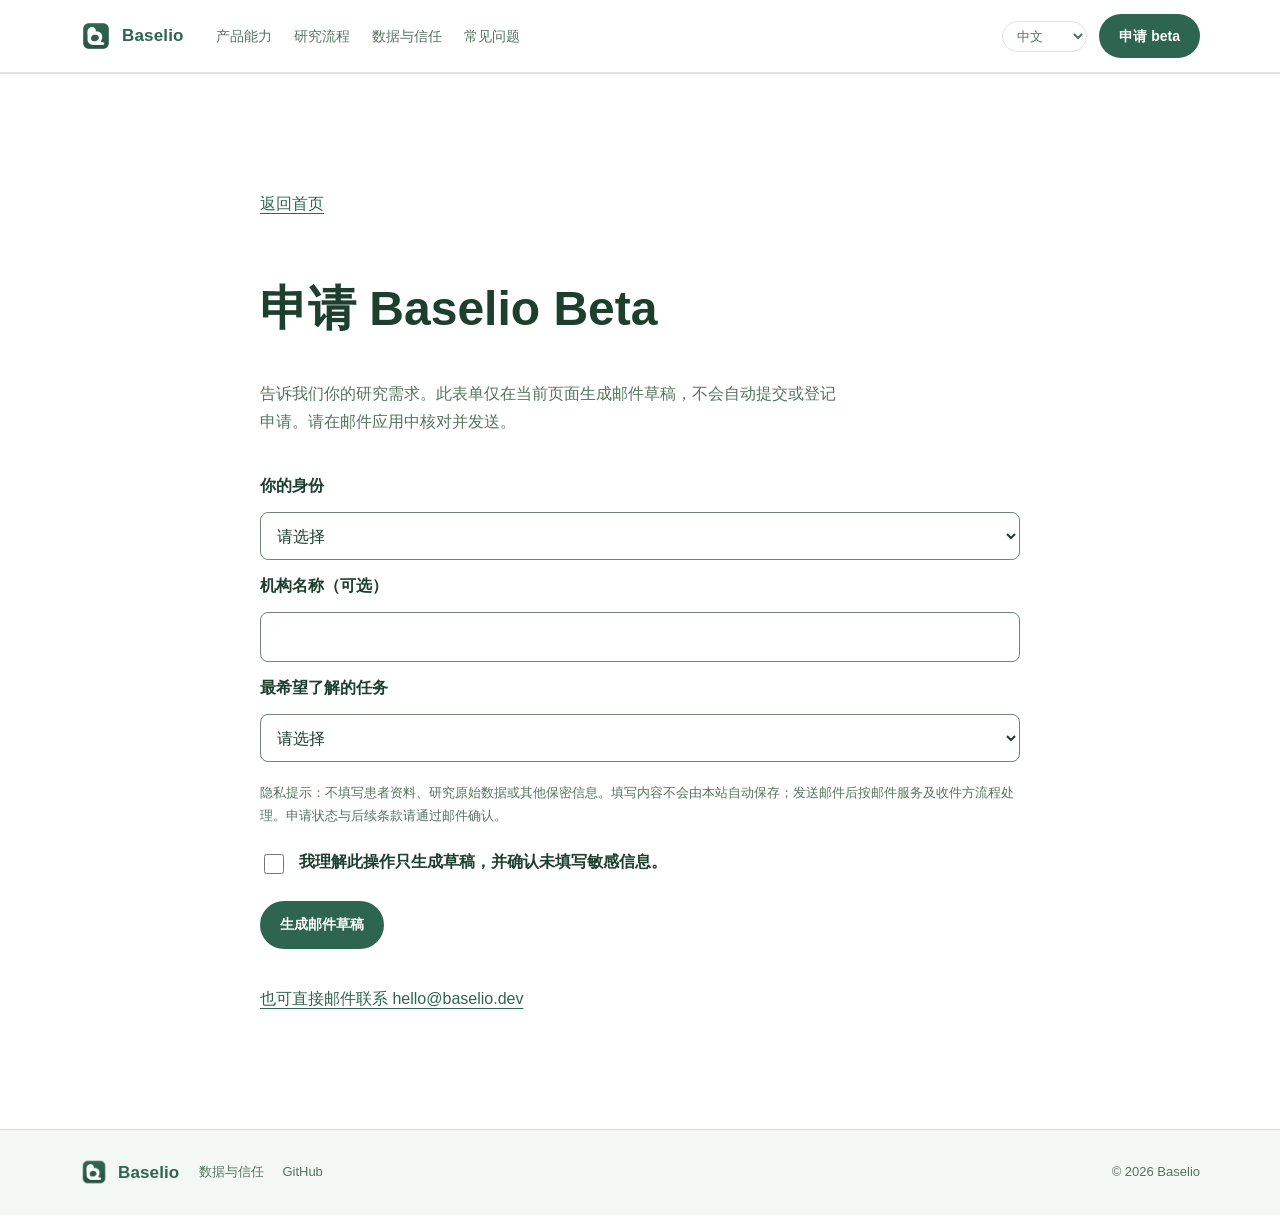
==== public/beta.html @ 6dcc39f3 "Redesign research landing page and honest multilingual beta enquiry" ====
<!doctype html>
<html lang="zh">
  <head>
    <meta charset="utf-8" />
    <meta name="viewport" content="width=device-width, initial-scale=1" />
    <title>Baselio — 申请 Beta</title>
    <meta name="description" content="Baselio 把文献、方案、分析与写作连在同一个研究项目里，关键决策始终由研究者确认。" />
    <link rel="icon" href="logo.png" />
    <link rel="stylesheet" href="styles.css" />
  </head>
  <body>
    <a href="#main" class="skip-link" data-i18n="skip">跳至正文</a>
    <header class="site-header" id="top">
      <div class="wrap header-inner">
        <a class="brand" href="index.html">
          <img src="logo.png" alt="" width="32" height="32" />
          <span class="brand-name">Baselio</span>
        </a>
        <nav class="nav" aria-label="主导航" data-i18n-aria="a11y.nav">
          <a href="index.html#capabilities" data-i18n="nav.capabilities">产品能力</a>
          <a href="index.html#workflow" data-i18n="nav.workflow">研究流程</a>
          <a href="index.html#trust" data-i18n="nav.trust">数据与信任</a>
          <a href="index.html#faq" data-i18n="nav.faq">常见问题</a>
        </nav>
        <div class="header-actions">
          <select id="language" class="lang" aria-label="选择语言" data-i18n-aria="a11y.language">
            <option value="zh">中文</option>
            <option value="en">English</option>
            <option value="ja">日本語</option>
          </select>
          <a class="btn btn-primary" href="beta.html" data-i18n="nav.cta">申请 beta</a>
        </div>
      </div>
    </header>

<main id="main" tabindex="-1">
<section class="section">
<div class="wrap beta-wrap">
<a href="index.html" class="text-link" data-i18n="beta.back">返回首页</a>
<h1 data-i18n="beta.title">申请 Baselio Beta</h1>
<p class="section-lede" data-i18n="beta.intro">告诉我们你的研究需求。此表单仅在当前页面生成邮件草稿，不会自动提交或登记申请。请在邮件应用中核对并发送。</p>
<form id="beta-form" hidden>
<label for="role" data-i18n="beta.role">你的身份</label>
<select id="role" name="role" required>
<option value="" data-i18n="beta.choose">请选择</option>
<option value="0" data-i18n="audience.0.title">医生 / 医学研究者</option>
<option value="1" data-i18n="audience.1.title">医院 / 研究机构</option>
<option value="2" data-i18n="audience.2.title">药企 / CRO</option>
</select>
<label for="institution" data-i18n="beta.org">机构名称（可选）</label>
<input id="institution" name="institution" maxlength="120" autocomplete="organization">
<label for="task" data-i18n="beta.task">最希望了解的任务</label>
<select id="task" name="task" required>
<option value="" data-i18n="beta.choose">请选择</option>
<option value="0" data-i18n="beta.task0">文献检索与研究方案</option>
<option value="1" data-i18n="beta.task1">统计分析与数据处理</option>
<option value="2" data-i18n="beta.task2">论文草稿与引用核查</option>
</select>
<p class="fineprint" data-i18n="beta.notice">隐私提示：不填写患者资料、研究原始数据或其他保密信息。填写内容不会由本站自动保存；发送邮件后按邮件服务及收件方流程处理。申请状态与后续条款请通过邮件确认。</p>
<label class="consent">
<input type="checkbox" id="consent" required>
<span data-i18n="beta.consent">我理解此操作只生成草稿，并确认未填写敏感信息。</span>
</label>
<button type="submit" class="btn btn-primary" data-i18n="beta.prepare">生成邮件草稿</button>
</form>
<p id="draft-status" role="status" aria-live="polite">
</p>
<div id="draft-panel" hidden>
<label for="draft" data-i18n="beta.draft">邮件草稿内容</label>
<textarea id="draft" rows="12" readonly>
</textarea>
<a id="open-mail" class="btn btn-primary" data-i18n="beta.open">打开邮件应用</a>
</div>
<a href="mailto:hello@baselio.dev" class="text-link" data-i18n="beta.fallback">也可直接邮件联系 hello@baselio.dev</a>
</div>
</section>
</main>    <footer class="site-footer">
      <div class="wrap footer-inner">
        <a class="brand" href="index.html">
          <img src="logo.png" alt="" width="28" height="28" />
          <span class="brand-name">Baselio</span>
        </a>
        <nav aria-label="页脚导航" data-i18n-aria="a11y.footer">
          <a href="index.html#trust" data-i18n="nav.trust">数据与信任</a>
          <a href="https://github.com/chenglei1479-rgb/hph-health" target="_blank" rel="noopener noreferrer">GitHub</a>
        </nav>
        <p class="copyright">© 2026 Baselio</p>
      </div>
    </footer>

    <script src="app.js">
</script>
  </body>
</html>
---- public/styles.css ----
:root {
  /* Light theme, green ink: the product icon is a deep forest green (#2e6550) on white. */
  --bg: #ffffff;
  --bg-soft: #f4f8f5;
  --panel: #ffffff;
  --ink: #1c3f2e;
  --muted: #56735f;
  --line: rgba(28, 63, 46, 0.14);
  --accent: #2e6550;
  --accent-hover: #275744;
  --accent-soft: #e7f1ec;
  --radius: 16px;
  --wrap: 1120px;
}

* {
  box-sizing: border-box;
}

html {
  scroll-behavior: smooth;
}

body {
  margin: 0;
  background: var(--bg);
  color: var(--ink);
  font-family: -apple-system, BlinkMacSystemFont, "Segoe UI", "Noto Sans JP", "Noto Sans SC",
    "Hiragino Sans", "Microsoft YaHei", sans-serif;
  line-height: 1.75;
  -webkit-font-smoothing: antialiased;
}

.wrap {
  width: min(100% - 40px, var(--wrap));
  margin-inline: auto;
}

a {
  color: inherit;
  text-decoration: none;
}

/* header */
.site-header {
  position: sticky;
  top: 0;
  z-index: 20;
  backdrop-filter: blur(14px);
  background: rgba(255, 255, 255, 0.86);
  border-bottom: 1px solid var(--line);
}

.header-inner {
  display: flex;
  align-items: center;
  gap: 24px;
  height: 64px;
}

.brand {
  display: inline-flex;
  align-items: center;
  gap: 10px;
  font-weight: 700;
  letter-spacing: 0.01em;
}

.brand img {
  border-radius: 8px;
  display: block;
}

.brand-name {
  font-size: 17px;
  color: var(--accent);
}

.nav {
  display: flex;
  gap: 22px;
  margin-left: 8px;
  font-size: 14px;
  color: var(--muted);
}

.nav a:hover {
  color: var(--accent);
}

.header-actions {
  margin-left: auto;
  display: flex;
  align-items: center;
  gap: 12px;
}

.lang {
  background: transparent;
  color: var(--muted);
  border: 1px solid var(--line);
  border-radius: 999px;
  padding: 6px 10px;
  font-size: 13px;
  font-family: inherit;
}

.lang:hover {
  color: var(--accent);
  border-color: var(--accent);
}

/* buttons */
.btn {
  display: inline-flex;
  align-items: center;
  justify-content: center;
  gap: 8px;
  border-radius: 999px;
  padding: 10px 20px;
  font-size: 14px;
  font-weight: 600;
  transition: transform 0.15s ease, background 0.15s ease, border-color 0.15s ease;
}

.btn:hover {
  transform: translateY(-1px);
}

.btn-primary {
  background: var(--accent);
  color: #ffffff;
}

.btn-primary:hover {
  background: var(--accent-hover);
}

.btn-ghost {
  border: 1px solid var(--line);
  color: var(--ink);
}

.btn-ghost:hover {
  border-color: var(--accent);
  color: var(--accent);
}

.btn-lg {
  padding: 14px 28px;
  font-size: 16px;
}

/* hero */
.hero {
  padding: 88px 0 40px;
  position: relative;
  overflow: hidden;
}

.hero::before {
  content: "";
  position: absolute;
  inset: -34% 26% auto -18%;
  height: 560px;
  background: radial-gradient(closest-side, rgba(46, 101, 80, 0.14), transparent 72%);
  filter: blur(18px);
  pointer-events: none;
}

.eyebrow {
  margin: 0 0 18px;
  font-size: 13px;
  letter-spacing: 0.16em;
  text-transform: uppercase;
  color: var(--accent);
  font-weight: 600;
}

.hero h1 {
  margin: 0;
  font-size: clamp(40px, 6.4vw, 76px);
  line-height: 1.12;
  letter-spacing: -0.02em;
  font-weight: 700;
  color: var(--ink);
}

.hero h1 em {
  font-style: normal;
  color: var(--accent);
}

.lede {
  margin: 24px 0 0;
  max-width: 34em;
  font-size: clamp(16px, 1.5vw, 19px);
  color: var(--muted);
}

.hero-actions {
  display: flex;
  flex-wrap: wrap;
  gap: 12px;
  margin-top: 34px;
}

.pills {
  display: flex;
  flex-wrap: wrap;
  gap: 10px;
  list-style: none;
  margin: 34px 0 0;
  padding: 0;
  font-size: 13px;
  color: var(--muted);
}

.pills li {
  border: 1px solid var(--line);
  border-radius: 999px;
  padding: 5px 14px;
  background: var(--accent-soft);
  color: var(--accent);
}

/* sections */
.section {
  padding: 96px 0;
  border-top: 1px solid var(--line);
}

.section-alt {
  background: var(--bg-soft);
}

.section h2 {
  margin: 0;
  font-size: clamp(28px, 3.6vw, 42px);
  line-height: 1.24;
  letter-spacing: -0.01em;
  color: var(--ink);
}

.section-lede {
  margin: 16px 0 0;
  max-width: 36em;
  color: var(--muted);
}

.grid {
  display: grid;
  gap: 16px;
  margin-top: 44px;
}

.grid-4 {
  grid-template-columns: repeat(4, 1fr);
}

.grid-3 {
  grid-template-columns: repeat(3, 1fr);
}

.card {
  border: 1px solid var(--line);
  border-radius: var(--radius);
  padding: 22px;
  background: #ffffff;
  box-shadow: 0 20px 48px -44px rgba(28, 63, 46, 0.5);
}

.card-plain {
  background: transparent;
  box-shadow: none;
}

.card-num {
  display: block;
  font-size: 12px;
  letter-spacing: 0.12em;
  color: var(--accent);
  margin-bottom: 14px;
  font-weight: 600;
}

.card h3 {
  margin: 0 0 8px;
  font-size: 17px;
  line-height: 1.5;
  color: var(--accent);
}

.card p {
  margin: 0;
  color: var(--muted);
  font-size: 14.5px;
}

/* steps */
.steps {
  list-style: none;
  margin: 44px 0 0;
  padding: 0;
  display: grid;
  grid-template-columns: repeat(4, 1fr);
  gap: 16px;
}

.steps li {
  border-top: 2px solid var(--accent);
  padding-top: 18px;
}

.step-index {
  font-size: 12px;
  letter-spacing: 0.14em;
  color: var(--accent);
  font-weight: 600;
}

.steps h3 {
  margin: 8px 0 6px;
  font-size: 16px;
  color: var(--ink);
}

.steps p {
  margin: 0;
  color: var(--muted);
  font-size: 14px;
}

.fineprint {
  margin: 34px 0 0;
  font-size: 13px;
  color: var(--muted);
}

/* faq */
.faq {
  margin-top: 36px;
  border-top: 1px solid var(--line);
}

.faq details {
  border-bottom: 1px solid var(--line);
  padding: 4px 0;
}

.faq summary {
  cursor: pointer;
  list-style: none;
  padding: 18px 0;
  font-weight: 600;
  display: flex;
  justify-content: space-between;
  gap: 16px;
  color: var(--ink);
}

.faq summary::-webkit-details-marker {
  display: none;
}

.faq summary::after {
  content: "+";
  color: var(--accent);
  font-weight: 400;
}

.faq details[open] summary::after {
  content: "–";
}

.faq p {
  margin: 0 0 18px;
  color: var(--muted);
  max-width: 62em;
}

/* cta band */
.cta-band {
  padding: 72px 0;
  border-top: 1px solid var(--line);
  background: linear-gradient(180deg, var(--accent-soft), #ffffff);
}

.cta-inner {
  display: flex;
  align-items: center;
  justify-content: space-between;
  gap: 28px;
  flex-wrap: wrap;
}

.cta-inner h2 {
  margin: 0;
  font-size: clamp(24px, 2.8vw, 34px);
  line-height: 1.3;
  color: var(--ink);
}

.cta-inner p {
  margin: 10px 0 0;
  color: var(--muted);
}

/* footer */
.site-footer {
  border-top: 1px solid var(--line);
  padding: 28px 0;
  background: var(--bg-soft);
}

.footer-inner {
  display: flex;
  align-items: center;
  gap: 20px;
  flex-wrap: wrap;
  font-size: 13px;
  color: var(--muted);
}

.footer-inner nav {
  display: flex;
  gap: 18px;
}

.footer-inner nav a:hover {
  color: var(--accent);
}

.copyright {
  margin: 0 0 0 auto;
}

@media (max-width: 900px) {
  .nav {
    display: none;
  }

  .grid-4,
  .grid-3,
  .steps {
    grid-template-columns: 1fr 1fr;
  }

  .screen-body {
    grid-template-columns: 1fr;
  }

  .screen-side {
    display: none;
  }
}

@media (max-width: 600px) {
  .hero {
    padding-top: 56px;
  }

  .grid-4,
  .grid-3,
  .steps {
    grid-template-columns: 1fr;
  }

  .header-actions .btn {
    display: none;
  }
}

/* Research-led landing page and accessible beta enquiry. */
body { overflow-wrap: anywhere; }
section, main { scroll-margin-top: 140px; }
:focus-visible { outline: 3px solid #9b560b; outline-offset: 5px; }
.skip-link { position: fixed; top: -100px; left: 16px; z-index: 100; padding: 12px 20px; background: white; color: var(--ink); }
.skip-link:focus { top: 12px; }
.hero { background: #102e26; padding: 88px 0 72px; }
.hero h1, .hero h1 em { color: #f5faf7; }
.hero .eyebrow { color: #acd6bf; }
.hero .lede, .hero .fineprint { color: #c1d4c9; }
.hero .btn-primary { background: #c5e7d2; color: #102e26; }
.hero .btn-ghost { color: #f5faf7; border-color: #8bab9a; }
.hero .pills li { background: transparent; color: #c1d4c9; border-color: #668474; }
.hero h1 { max-width: 16em; font-size: clamp(36px, 5.4vw, 68px); line-height: 1.25; }
.demo-note, .evidence-note { padding: 24px; border: 1px solid var(--line); border-left: 4px solid var(--accent); border-radius: 12px; background: var(--bg-soft); }
.demo-note { max-width: 65em; margin: 28px 0 48px; }
.evidence-note { margin-top: 36px; }
.evidence-note h3 { margin-top: 0; }
.evidence-note p { color: var(--muted); margin-bottom: 0; }
.text-link { display: inline-block; color: var(--accent); text-decoration: underline; text-underline-offset: 4px; margin: 20px 0; }
.beta-wrap { max-width: 760px; }
.beta-wrap h1 { font-size: clamp(30px, 4vw, 48px); line-height: 1.3; }
form { display: grid; gap: 12px; margin-top: 36px; }
form label { font-weight: 600; }
input, select, textarea, button { font: inherit; }
form select, form input:not([type=checkbox]), textarea { width: 100%; min-height: 48px; padding: 10px 12px; color: var(--ink); background: white; border: 1px solid #6d8678; border-radius: 8px; }
form .fineprint { margin: 8px 0; }
.consent { display: flex; align-items: flex-start; gap: 12px; }
.consent input { flex: 0 0 auto; width: 20px; height: 20px; margin-top: 6px; }
button { cursor: pointer; border: 0; min-height: 48px; }
form button { justify-self: start; margin-top: 12px; }
textarea { display: block; margin: 12px 0 20px; resize: vertical; }
[hidden] { display: none !important; }
#draft-status { font-weight: 600; }
.header-inner { height: auto; min-height: 72px; flex-wrap: wrap; padding-block: 12px; }
@media (max-width: 900px) {
  .nav { display: flex; order: 3; flex-basis: 100%; flex-wrap: wrap; gap: 12px 24px; margin-left: 0; }
  .header-inner { gap: 12px; }
  .nav a { padding-block: 6px; }
}
@media (max-width: 600px) {
  .hero { padding: 48px 0; }
  .section { padding: 56px 0; }
  .demo-note, .evidence-note { padding: 18px; }
  .footer-inner nav { flex-wrap: wrap; }
}
@media (prefers-reduced-motion: reduce) {
  html { scroll-behavior: auto; }
  *, *::before, *::after { transition: none !important; animation: none !important; }
}
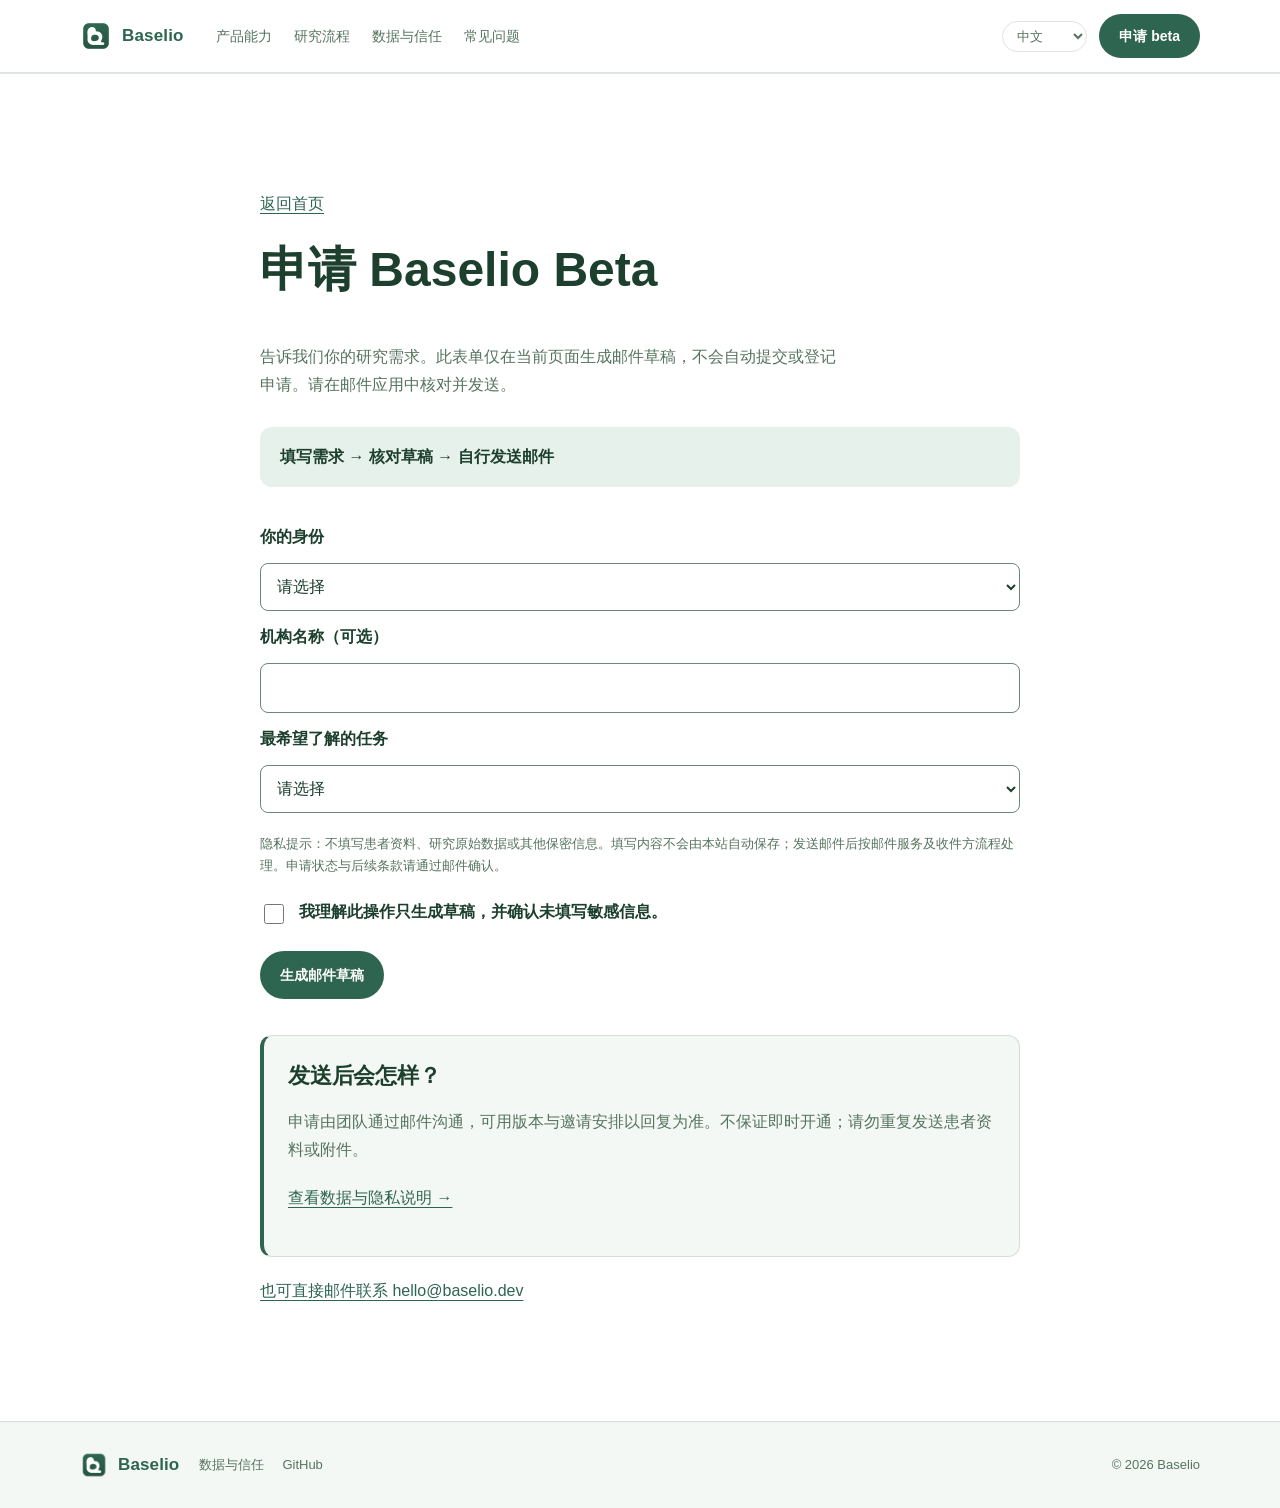
==== commit f4a8be30: "Add research path, dedicated trust notes and resilient draft copying" ====
--- a/public/beta.html
+++ b/public/beta.html
@@ -19,7 +19,7 @@
         <nav class="nav" aria-label="主导航" data-i18n-aria="a11y.nav">
           <a href="index.html#capabilities" data-i18n="nav.capabilities">产品能力</a>
           <a href="index.html#workflow" data-i18n="nav.workflow">研究流程</a>
-          <a href="index.html#trust" data-i18n="nav.trust">数据与信任</a>
+          <a href="trust.html" data-i18n="nav.trust">数据与信任</a>
           <a href="index.html#faq" data-i18n="nav.faq">常见问题</a>
         </nav>
         <div class="header-actions">
@@ -39,7 +39,8 @@
 <a href="index.html" class="text-link" data-i18n="beta.back">返回首页</a>
 <h1 data-i18n="beta.title">申请 Baselio Beta</h1>
 <p class="section-lede" data-i18n="beta.intro">告诉我们你的研究需求。此表单仅在当前页面生成邮件草稿，不会自动提交或登记申请。请在邮件应用中核对并发送。</p>
-<form id="beta-form" hidden>
+<p class="application-steps" data-i18n="beta.steps">填写需求 → 核对草稿 → 自行发送邮件</p>
+<form id="beta-form" hidden aria-describedby="privacy-notice">
 <label for="role" data-i18n="beta.role">你的身份</label>
 <select id="role" name="role" required>
 <option value="" data-i18n="beta.choose">请选择</option>
@@ -56,7 +57,7 @@
 <option value="1" data-i18n="beta.task1">统计分析与数据处理</option>
 <option value="2" data-i18n="beta.task2">论文草稿与引用核查</option>
 </select>
-<p class="fineprint" data-i18n="beta.notice">隐私提示：不填写患者资料、研究原始数据或其他保密信息。填写内容不会由本站自动保存；发送邮件后按邮件服务及收件方流程处理。申请状态与后续条款请通过邮件确认。</p>
+<p id="privacy-notice" class="fineprint" data-i18n="beta.notice">隐私提示：不填写患者资料、研究原始数据或其他保密信息。填写内容不会由本站自动保存；发送邮件后按邮件服务及收件方流程处理。申请状态与后续条款请通过邮件确认。</p>
 <label class="consent">
 <input type="checkbox" id="consent" required>
 <span data-i18n="beta.consent">我理解此操作只生成草稿，并确认未填写敏感信息。</span>
@@ -69,8 +70,10 @@
 <label for="draft" data-i18n="beta.draft">邮件草稿内容</label>
 <textarea id="draft" rows="12" readonly>
 </textarea>
+<button type="button" id="copy-draft" class="btn btn-ghost" data-i18n="beta.copy">复制草稿</button>
 <a id="open-mail" class="btn btn-primary" data-i18n="beta.open">打开邮件应用</a>
 </div>
+<aside class="evidence-note"><h2  data-i18n="beta.next">发送后会怎样？</h2><p  data-i18n="beta.nextBody">申请由团队通过邮件沟通，可用版本与邀请安排以回复为准。不保证即时开通；请勿重复发送患者资料或附件。</p><a href="trust.html" class="text-link" data-i18n="privacy.link">查看数据与隐私说明 →</a></aside>
 <a href="mailto:hello@baselio.dev" class="text-link" data-i18n="beta.fallback">也可直接邮件联系 hello@baselio.dev</a>
 </div>
 </section>
@@ -81,7 +84,7 @@
           <span class="brand-name">Baselio</span>
         </a>
         <nav aria-label="页脚导航" data-i18n-aria="a11y.footer">
-          <a href="index.html#trust" data-i18n="nav.trust">数据与信任</a>
+          <a href="trust.html" data-i18n="nav.trust">数据与信任</a>
           <a href="https://github.com/chenglei1479-rgb/hph-health" target="_blank" rel="noopener noreferrer">GitHub</a>
         </nav>
         <p class="copyright">© 2026 Baselio</p>
--- a/public/styles.css
+++ b/public/styles.css
@@ -521,3 +521,33 @@
   html { scroll-behavior: auto; }
   *, *::before, *::after { transition: none !important; animation: none !important; }
 }
+
+.hero-layout { display: grid; grid-template-columns: minmax(0, 1.35fr) minmax(0, 1fr); align-items: center; gap: 56px; }
+.hero-copy { min-width: 0; }
+.hero :focus-visible { outline-color: #f4cf81; }
+.hero h1 { font-size: clamp(36px, 4vw, 58px); }
+.research-path { padding: 30px; border: 1px solid #547565; border-radius: 20px; background: #193d32; color: #f5faf7; }
+.research-path h2 { font-size: 24px; line-height: 1.45; margin: 16px 0 24px; }
+.path-label, .path-review { color: #c1d4c9; font-size: 13px; }
+.research-path ol { list-style: none; padding: 0; margin: 0; }
+.research-path li { display: flex; gap: 16px; align-items: baseline; padding: 16px 0; border-top: 1px solid #547565; }
+.path-index { color: #acd6bf; font-variant-numeric: tabular-nums; }
+.path-review { margin: 20px 0 0; }
+.application-steps { padding: 16px 20px; background: var(--accent-soft); border-radius: 12px; font-weight: 600; margin-top: 28px; }
+#draft-panel { padding: 24px; border: 1px solid var(--line); border-radius: 16px; background: var(--bg-soft); }
+#draft-panel .btn { margin: 4px 8px 4px 0; }
+.section h1 { font-size: clamp(32px, 4vw, 48px); line-height: 1.35; margin-top: 0; }
+.trust-grid { grid-template-columns: repeat(2, minmax(0, 1fr)); }
+.trust-grid .card { padding: 28px; }
+.trust-grid h2, .beta-wrap .evidence-note h2 { font-size: 22px; line-height: 1.45; margin: 0 0 16px; }
+.trust-grid .card p { font-size: 16px; }
+@media (max-width: 1000px) {
+  .hero-layout { grid-template-columns: 1fr; gap: 36px; }
+  .research-path { max-width: 680px; }
+}
+@media (max-width: 600px) {
+  .trust-grid { grid-template-columns: 1fr; }
+  .research-path, #draft-panel, .trust-grid .card { padding: 20px; }
+  .research-path h2 { font-size: 21px; }
+  .path-label { font-size: 12px; }
+}
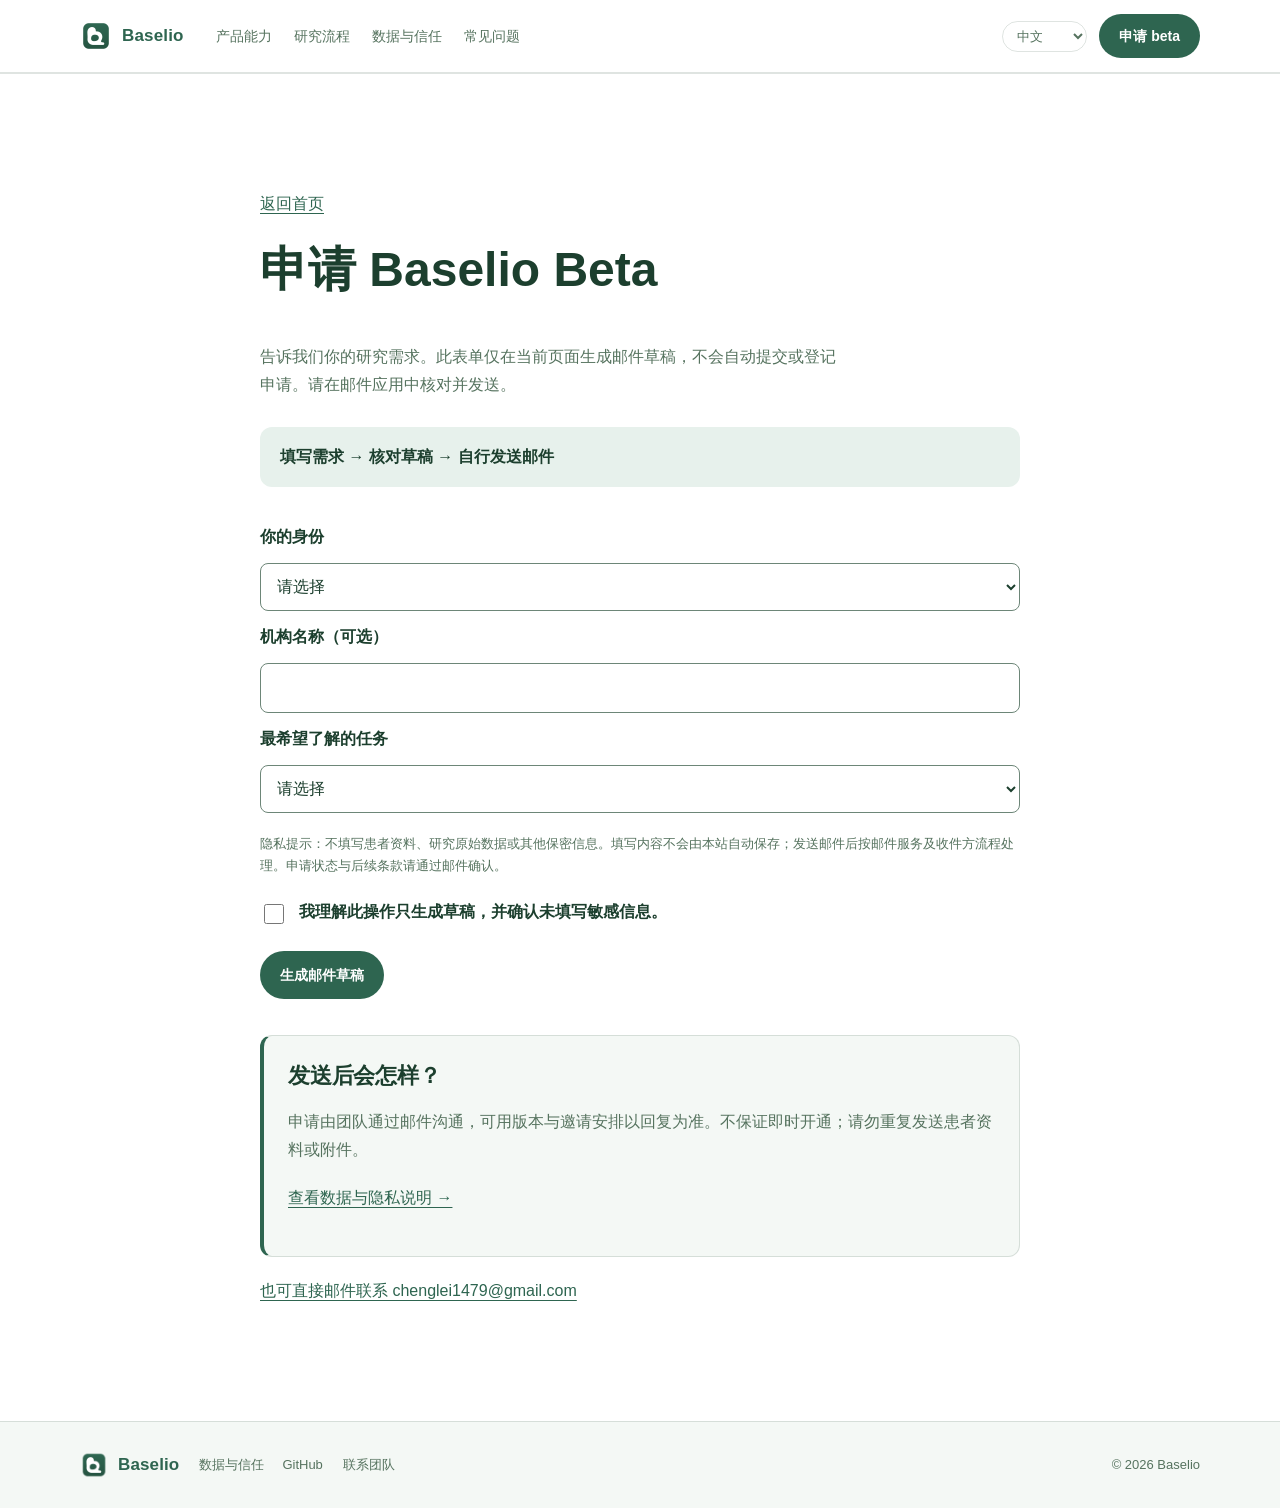
==== commit 43769482: "Review release, unify contact email and correct Pages target" ====
--- a/public/beta.html
+++ b/public/beta.html
@@ -4,7 +4,7 @@
     <meta charset="utf-8" />
     <meta name="viewport" content="width=device-width, initial-scale=1" />
     <title>Baselio — 申请 Beta</title>
-    <meta name="description" content="Baselio 把文献、方案、分析与写作连在同一个研究项目里，关键决策始终由研究者确认。" />
+    <meta name="description" content="告诉我们你的研究需求。此表单仅在当前页面生成邮件草稿，不会自动提交或登记申请。请在邮件应用中核对并发送。" />
     <link rel="icon" href="logo.png" />
     <link rel="stylesheet" href="styles.css" />
   </head>
@@ -14,7 +14,7 @@
       <div class="wrap header-inner">
         <a class="brand" href="index.html">
           <img src="logo.png" alt="" width="32" height="32" />
-          <span class="brand-name">Baselio</span>
+          <span class="brand-name" translate="no">Baselio</span>
         </a>
         <nav class="nav" aria-label="主导航" data-i18n-aria="a11y.nav">
           <a href="index.html#capabilities" data-i18n="nav.capabilities">产品能力</a>
@@ -40,54 +40,60 @@
 <h1 data-i18n="beta.title">申请 Baselio Beta</h1>
 <p class="section-lede" data-i18n="beta.intro">告诉我们你的研究需求。此表单仅在当前页面生成邮件草稿，不会自动提交或登记申请。请在邮件应用中核对并发送。</p>
 <p class="application-steps" data-i18n="beta.steps">填写需求 → 核对草稿 → 自行发送邮件</p>
+<noscript><p class="demo-note" data-i18n="beta.noScript">启用 JavaScript 后可生成申请草稿；也可通过下方邮箱直接联系。</p></noscript>
 <form id="beta-form" hidden aria-describedby="privacy-notice">
+<div id="form-errors" class="form-errors" tabindex="-1" role="alert" hidden></div>
 <label for="role" data-i18n="beta.role">你的身份</label>
-<select id="role" name="role" required>
+<select id="role" name="role" required aria-describedby="role-error">
 <option value="" data-i18n="beta.choose">请选择</option>
 <option value="0" data-i18n="audience.0.title">医生 / 医学研究者</option>
 <option value="1" data-i18n="audience.1.title">医院 / 研究机构</option>
 <option value="2" data-i18n="audience.2.title">药企 / CRO</option>
 </select>
+<p id="role-error" class="field-error" data-i18n="beta.errorRole" hidden>请选择你的身份。</p>
 <label for="institution" data-i18n="beta.org">机构名称（可选）</label>
 <input id="institution" name="institution" maxlength="120" autocomplete="organization">
 <label for="task" data-i18n="beta.task">最希望了解的任务</label>
-<select id="task" name="task" required>
+<select id="task" name="task" required aria-describedby="task-error">
 <option value="" data-i18n="beta.choose">请选择</option>
 <option value="0" data-i18n="beta.task0">文献检索与研究方案</option>
 <option value="1" data-i18n="beta.task1">统计分析与数据处理</option>
 <option value="2" data-i18n="beta.task2">论文草稿与引用核查</option>
 </select>
+<p id="task-error" class="field-error" data-i18n="beta.errorTask" hidden>请选择最希望了解的任务。</p>
 <p id="privacy-notice" class="fineprint" data-i18n="beta.notice">隐私提示：不填写患者资料、研究原始数据或其他保密信息。填写内容不会由本站自动保存；发送邮件后按邮件服务及收件方流程处理。申请状态与后续条款请通过邮件确认。</p>
 <label class="consent">
-<input type="checkbox" id="consent" required>
+<input type="checkbox" id="consent" name="consent" required aria-describedby="consent-error">
 <span data-i18n="beta.consent">我理解此操作只生成草稿，并确认未填写敏感信息。</span>
 </label>
+<p id="consent-error" class="field-error" data-i18n="beta.errorConsent" hidden>请确认你理解草稿流程，且未填写敏感信息。</p>
 <button type="submit" class="btn btn-primary" data-i18n="beta.prepare">生成邮件草稿</button>
 </form>
 <p id="draft-status" role="status" aria-live="polite">
 </p>
-<div id="draft-panel" hidden>
-<label for="draft" data-i18n="beta.draft">邮件草稿内容</label>
+<div id="draft-panel" tabindex="-1" aria-labelledby="draft-label" hidden>
+<label id="draft-label" for="draft" data-i18n="beta.draft">邮件草稿内容</label>
 <textarea id="draft" rows="12" readonly>
 </textarea>
 <button type="button" id="copy-draft" class="btn btn-ghost" data-i18n="beta.copy">复制草稿</button>
 <a id="open-mail" class="btn btn-primary" data-i18n="beta.open">打开邮件应用</a>
 </div>
 <aside class="evidence-note"><h2  data-i18n="beta.next">发送后会怎样？</h2><p  data-i18n="beta.nextBody">申请由团队通过邮件沟通，可用版本与邀请安排以回复为准。不保证即时开通；请勿重复发送患者资料或附件。</p><a href="trust.html" class="text-link" data-i18n="privacy.link">查看数据与隐私说明 →</a></aside>
-<a href="mailto:hello@baselio.dev" class="text-link" data-i18n="beta.fallback">也可直接邮件联系 hello@baselio.dev</a>
+<a href="mailto:chenglei1479@gmail.com" class="text-link" data-i18n="beta.fallback">也可直接邮件联系 chenglei1479@gmail.com</a>
 </div>
 </section>
 </main>    <footer class="site-footer">
       <div class="wrap footer-inner">
         <a class="brand" href="index.html">
           <img src="logo.png" alt="" width="28" height="28" />
-          <span class="brand-name">Baselio</span>
+          <span class="brand-name" translate="no">Baselio</span>
         </a>
         <nav aria-label="页脚导航" data-i18n-aria="a11y.footer">
           <a href="trust.html" data-i18n="nav.trust">数据与信任</a>
           <a href="https://github.com/chenglei1479-rgb/hph-health" target="_blank" rel="noopener noreferrer">GitHub</a>
         </nav>
-        <p class="copyright">© 2026 Baselio</p>
+        <a href="mailto:chenglei1479@gmail.com" data-i18n="contact">联系团队</a>
+<p class="copyright">© 2026 Baselio</p>
       </div>
     </footer>
 
--- a/public/styles.css
+++ b/public/styles.css
@@ -525,6 +525,20 @@
 .hero-layout { display: grid; grid-template-columns: minmax(0, 1.35fr) minmax(0, 1fr); align-items: center; gap: 56px; }
 .hero-copy { min-width: 0; }
 .hero :focus-visible { outline-color: #f4cf81; }
+.form-errors { border: 2px solid #9e2d28; background: #fff5f3; color: #7d2420; border-radius: 10px; padding: 18px; }
+.field-error { margin: 0 0 8px; color: #9e2d28; font-size: 14px; }
+form [aria-invalid="true"] { border: 2px solid #9e2d28 !important; }
+.product-gallery { display: grid; grid-template-columns: repeat(2, minmax(0, 1fr)); gap: 24px; margin-top: 28px; }
+.product-gallery figure { margin: 0; min-width: 0; }
+.product-gallery a { display: block; border: 1px solid #6d8678; border-radius: 14px; overflow: hidden; background: var(--bg-soft); }
+.product-gallery img { display: block; width: 100%; height: auto; }
+.product-gallery figcaption { margin-top: 12px; color: var(--muted); font-size: 14px; }
+.product-gallery + .fineprint { margin: 20px 0 40px; }
+.product-overview { margin: 28px 0 36px; }
+.product-overview a { display: block; border: 1px solid #6d8678; border-radius: 16px; overflow: hidden; background: var(--bg-soft); }
+.product-overview img { display: block; width: 100%; height: auto; object-fit: contain; }
+.product-overview figcaption { margin-top: 14px; color: var(--muted); font-size: 15px; }
+@media (max-width: 700px) { .product-gallery { grid-template-columns: 1fr; } }
 .hero h1 { font-size: clamp(36px, 4vw, 58px); }
 .research-path { padding: 30px; border: 1px solid #547565; border-radius: 20px; background: #193d32; color: #f5faf7; }
 .research-path h2 { font-size: 24px; line-height: 1.45; margin: 16px 0 24px; }
